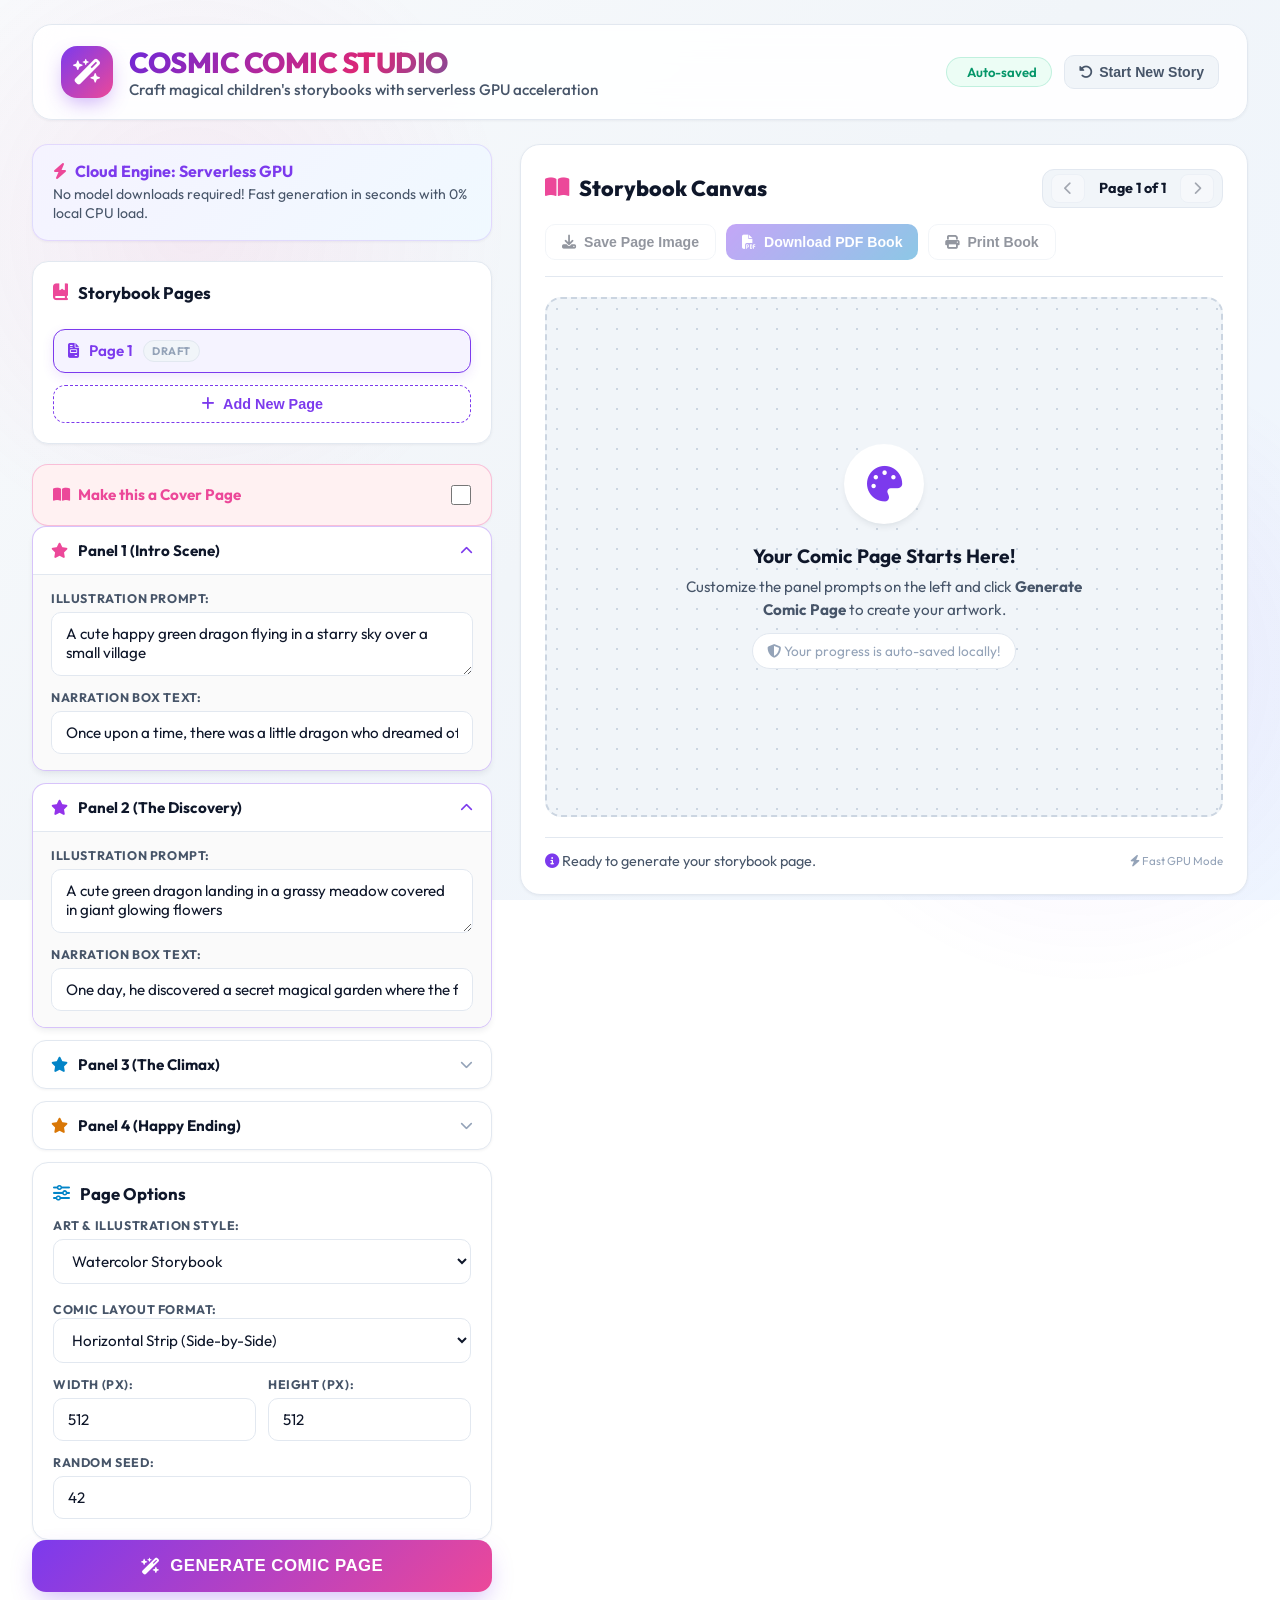
==== static/index.html @ f7170b54 "Initial commit: Cosmic Comic Studio with aesthetic light theme UI" ====
<!DOCTYPE html>
<html lang="en">
<head>
    <meta charset="UTF-8">
    <meta name="viewport" content="width=device-width, initial-scale=1.0">
    <title>Cosmic Comic Studio - Create Magical Children's Books</title>
    <!-- Google Fonts: Outfit, Plus Jakarta Sans, Comic Neue -->
    <link rel="preconnect" href="https://fonts.googleapis.com">
    <link rel="preconnect" href="https://fonts.gstatic.com" crossorigin>
    <link href="https://fonts.googleapis.com/css2?family=Comic+Neue:wght@700&family=Outfit:wght@400;500;600;700;800&family=Plus+Jakarta+Sans:wght@500;600;700;800&display=swap" rel="stylesheet">
    <!-- FontAwesome Icons -->
    <link rel="stylesheet" href="https://cdnjs.cloudflare.com/ajax/libs/font-awesome/6.4.0/css/all.min.css">
    <!-- Custom Style Sheet -->
    <link rel="stylesheet" href="/static/style.css">
</head>
<body>

    <div class="app-container">
        <!-- Header Banner -->
        <header class="app-header">
            <div class="header-brand">
                <div class="logo-badge">
                    <i class="fa-solid fa-wand-magic-sparkles"></i>
                </div>
                <div class="title-group">
                    <h1>COSMIC COMIC STUDIO</h1>
                    <p class="subtitle">Craft magical children's storybooks with serverless GPU acceleration</p>
                </div>
            </div>
            <div class="header-actions">
                <div class="autosave-pill" id="autosave-pill">
                    <i class="fa-solid fa-cloud-check"></i> <span id="autosave-text">Auto-saved</span>
                </div>
                <button type="button" class="reset-story-btn" id="reset-story-btn" title="Start a fresh new comic book">
                    <i class="fa-solid fa-rotate-left"></i> Start New Story
                </button>
            </div>
        </header>

        <!-- Main Workspace Row -->
        <div class="workspace-row">
            
            <!-- Left Side Panel Inputs -->
            <aside class="sidebar-inputs">
                <!-- Engine Info Card -->
                <div class="panel-card-info">
                    <h3><i class="fa-solid fa-bolt icon-pink"></i> Cloud Engine: Serverless GPU</h3>
                    <p>No model downloads required! Fast generation in seconds with 0% local CPU load.</p>
                </div>

                <!-- Page Navigator Sidebar Card -->
                <div class="settings-card">
                    <div class="page-nav-header">
                        <h3><i class="fa-solid fa-book-bookmark icon-pink"></i> Storybook Pages</h3>
                    </div>
                    <div id="page-list-container" class="page-list-container">
                        <!-- Pages dynamically rendered here -->
                    </div>
                    <button type="button" id="add-page-btn" class="add-page-btn">
                        <i class="fa-solid fa-plus"></i> Add New Page
                    </button>
                </div>

                <form id="comic-form">
                    <!-- Cover Page Toggle Switch -->
                    <div class="settings-card" style="border-color: rgba(236, 72, 153, 0.3); background: #fff1f2;">
                        <div style="display: flex; justify-content: space-between; align-items: center;">
                            <label for="cover-toggle" style="font-weight: 700; cursor: pointer; color: var(--color-pink); display: flex; align-items: center; gap: 8px; margin: 0; font-size: 0.95em;">
                                <i class="fa-solid fa-book-open"></i> Make this a Cover Page
                            </label>
                            <input type="checkbox" id="cover-toggle" style="width: 20px; height: 20px; cursor: pointer; accent-color: var(--color-pink);">
                        </div>
                        <div id="cover-inputs-container" style="display: none; margin-top: 14px; border-top: 1px solid rgba(236, 72, 153, 0.2); padding-top: 14px; flex-direction: column; gap: 12px;">
                            <div class="input-group">
                                <label for="cover-title">Book Title:</label>
                                <input type="text" id="cover-title" placeholder="Enter book title (e.g. The Magic Dragon)">
                            </div>
                            <div class="input-group">
                                <label for="cover-author">Author Name:</label>
                                <input type="text" id="cover-author" placeholder="Enter author name (e.g. Leo)">
                            </div>
                        </div>
                    </div>

                    <!-- Panel Accordions -->
                    <div class="panel-accordion-group" id="panels-accordion-container">
                        
                        <!-- Panel 1 -->
                        <div class="accordion active" id="acc-panel-1">
                            <div class="accordion-header" onclick="toggleAccordion(1)">
                                <span><i class="fa-solid fa-star icon-pink"></i> Panel 1 (Intro Scene)</span>
                                <i class="fa-solid fa-chevron-down arrow"></i>
                            </div>
                            <div class="accordion-content">
                                <div class="input-group">
                                    <label for="p1-prompt">Illustration Prompt:</label>
                                    <textarea id="p1-prompt" rows="2" placeholder="Describe scene 1 (e.g. 'A cute happy green dragon flying in a starry sky over a small village')">A cute happy green dragon flying in a starry sky over a small village</textarea>
                                </div>
                                <div class="input-group">
                                    <label for="p1-text">Narration Box Text:</label>
                                    <input type="text" id="p1-text" value="Once upon a time, there was a little dragon who dreamed of flying to the stars..." placeholder="Enter narrative text at the bottom...">
                                </div>
                            </div>
                        </div>

                        <!-- Panel 2 -->
                        <div class="accordion active" id="acc-panel-2">
                            <div class="accordion-header" onclick="toggleAccordion(2)">
                                <span><i class="fa-solid fa-star icon-purple"></i> Panel 2 (The Discovery)</span>
                                <i class="fa-solid fa-chevron-down arrow"></i>
                            </div>
                            <div class="accordion-content">
                                <div class="input-group">
                                    <label for="p2-prompt">Illustration Prompt:</label>
                                    <textarea id="p2-prompt" rows="2" placeholder="Describe scene 2 (e.g. 'A cute green dragon landing in a grassy meadow covered in giant glowing flowers')">A cute green dragon landing in a grassy meadow covered in giant glowing flowers</textarea>
                                </div>
                                <div class="input-group">
                                    <label for="p2-text">Narration Box Text:</label>
                                    <input type="text" id="p2-text" value="One day, he discovered a secret magical garden where the flowers glowed in the dark." placeholder="Enter narrative text at the bottom...">
                                </div>
                            </div>
                        </div>

                        <!-- Panel 3 -->
                        <div class="accordion" id="acc-panel-3">
                            <div class="accordion-header" onclick="toggleAccordion(3)">
                                <span><i class="fa-solid fa-star icon-blue"></i> Panel 3 (The Climax)</span>
                                <i class="fa-solid fa-chevron-down arrow"></i>
                            </div>
                            <div class="accordion-content">
                                <div class="input-group">
                                    <label for="p3-prompt">Illustration Prompt:</label>
                                    <textarea id="p3-prompt" rows="2" placeholder="Describe the climax (e.g. 'A cute green dragon sharing glowing fruit with a friendly blue owl on a branch')"></textarea>
                                </div>
                                <div class="input-group">
                                    <label for="p3-text">Narration Box Text:</label>
                                    <input type="text" id="p3-text" placeholder="Enter narrative text at the bottom...">
                                </div>
                            </div>
                        </div>

                        <!-- Panel 4 -->
                        <div class="accordion" id="acc-panel-4">
                            <div class="accordion-header" onclick="toggleAccordion(4)">
                                <span><i class="fa-solid fa-star icon-yellow"></i> Panel 4 (Happy Ending)</span>
                                <i class="fa-solid fa-chevron-down arrow"></i>
                            </div>
                            <div class="accordion-content">
                                <div class="input-group">
                                    <label for="p4-prompt">Illustration Prompt:</label>
                                    <textarea id="p4-prompt" rows="2" placeholder="Describe the ending (e.g. 'A cute green dragon curling up to sleep under a large glowing leaf')"></textarea>
                                </div>
                                <div class="input-group">
                                    <label for="p4-text">Narration Box Text:</label>
                                    <input type="text" id="p4-text" placeholder="Enter narrative text at the bottom...">
                                </div>
                            </div>
                        </div>

                    </div>

                    <!-- Page Layout & Design Settings -->
                    <div class="settings-card">
                        <h3><i class="fa-solid fa-sliders icon-blue"></i> Page Options</h3>
                        
                        <div class="input-group">
                            <label for="style-select">Art & Illustration Style:</label>
                            <select id="style-select">
                                <option value="watercolor">Watercolor Storybook</option>
                                <option value="popart">Retro Pop Art Comic</option>
                                <option value="claymation">3D Claymation Figurine</option>
                                <option value="crayon">Colored Pencil & Crayon</option>
                            </select>
                        </div>

                        <div class="input-group" id="layout-select-group">
                            <label for="layout-select">Comic Layout Format:</label>
                            <select id="layout-select">
                                <option value="horizontal">Horizontal Strip (Side-by-Side)</option>
                                <option value="vertical">Vertical Stack</option>
                                <option value="grid">2x2 Grid (Requires 4 Panels)</option>
                            </select>
                        </div>

                        <div class="settings-grid">
                            <div class="input-group">
                                <label for="panel-width">Width (px):</label>
                                <input type="number" id="panel-width" value="512" min="256" max="1024" step="64">
                            </div>
                            <div class="input-group">
                                <label for="panel-height">Height (px):</label>
                                <input type="number" id="panel-height" value="512" min="256" max="1024" step="64">
                            </div>
                        </div>

                        <div class="input-group">
                            <label for="base-seed">Random Seed:</label>
                            <input type="number" id="base-seed" value="42">
                        </div>
                    </div>

                    <!-- Generate Action Button -->
                    <button type="submit" id="submit-btn" class="primary-button">
                        <i class="fa-solid fa-wand-magic-sparkles"></i> GENERATE COMIC PAGE
                    </button>
                </form>
            </aside>

            <!-- Right Side Interactive Canvas -->
            <main class="canvas-container">
                <div class="canvas-header">
                    <h2><i class="fa-solid fa-book-open icon-pink"></i> Storybook Canvas</h2>
                    
                    <!-- Page Flipping Controls -->
                    <div class="book-pagination" id="pagination-controls">
                        <button type="button" id="prev-page-btn" class="nav-arrow-btn" title="Previous Page"><i class="fa-solid fa-chevron-left"></i></button>
                        <span id="page-indicator" style="font-weight: 700; color: var(--text-primary); font-size: 0.9em; padding: 0 4px;">Page 1 of 1</span>
                        <button type="button" id="next-page-btn" class="nav-arrow-btn" title="Next Page"><i class="fa-solid fa-chevron-right"></i></button>
                    </div>

                    <div class="actions-group">
                        <button type="button" id="download-btn" class="action-btn" disabled>
                            <i class="fa-solid fa-download"></i> Save Page Image
                        </button>
                        <button type="button" id="download-pdf-btn" class="action-btn action-btn-pdf" disabled>
                            <i class="fa-solid fa-file-pdf"></i> Download PDF Book
                        </button>
                        <button type="button" id="print-btn" class="action-btn" disabled>
                            <i class="fa-solid fa-print"></i> Print Book
                        </button>
                    </div>
                </div>

                <!-- Comic Display Area -->
                <div class="comic-display-card" id="display-card">
                    <!-- Default Placeholder -->
                    <div class="placeholder-content" id="placeholder-box">
                        <div class="placeholder-icon">
                            <i class="fa-solid fa-palette"></i>
                        </div>
                        <h4>Your Comic Page Starts Here!</h4>
                        <p>Customize the panel prompts on the left and click <b>Generate Comic Page</b> to create your artwork.</p>
                        <span class="hint"><i class="fa-solid fa-shield-halved"></i> Your progress is auto-saved locally!</span>
                    </div>

                    <!-- Loading Spinner -->
                    <div class="loader-container" id="loader-box" style="display: none;">
                        <div class="cosmic-spinner"></div>
                        <p class="loading-status">Generating Magic Storybook Page...</p>
                        <p class="loading-subtitle">Calling serverless GPU cluster to generate illustrations & text overlays</p>
                    </div>

                    <!-- Generated Image Output Wrapper -->
                    <div class="comic-img-wrapper" id="comic-img-wrapper" style="display: none;">
                        <img id="comic-img" class="comic-image" src="" alt="Generated Comic Book Page">
                        <button type="button" class="zoom-overlay-btn" id="zoom-img-btn" title="Inspect full size">
                            <i class="fa-solid fa-magnifying-glass-plus"></i> Inspect Image
                        </button>
                    </div>
                </div>

                <!-- Footer Status Bar -->
                <div class="status-bar">
                    <span id="status-text"><i class="fa-solid fa-circle-info" style="color: var(--color-violet);"></i> Ready to generate your storybook page.</span>
                    <span style="font-size: 0.8em; color: var(--text-muted);"><i class="fa-solid fa-bolt"></i> Fast GPU Mode</span>
                </div>
            </main>

        </div>
    </div>

    <!-- Image Preview Modal -->
    <div class="modal-backdrop" id="preview-modal" style="display: none;">
        <div class="modal-content">
            <button type="button" class="modal-close-btn" id="close-modal-btn"><i class="fa-solid fa-xmark"></i></button>
            <img id="modal-img" class="modal-img" src="" alt="Preview Comic Page">
        </div>
    </div>

    <!-- Script file -->
    <script src="/static/app.js"></script>
    <script>
        function toggleAccordion(panelNum) {
            const accordion = document.getElementById(`acc-panel-${panelNum}`);
            if (accordion) {
                accordion.classList.toggle('active');
            }
        }
    </script>
    <!-- Hidden template container for multi-page printing -->
    <div id="print-book-container" style="display: none;"></div>
</body>
</html>
---- static/style.css ----
/* ==========================================================================
   Cosmic Comic Studio Design System - Modern Light Theme Edition
   ========================================================================== */

:root {
    /* Base Backgrounds & Canvas */
    --bg-main: #f8fafc;
    --bg-gradient: linear-gradient(135deg, #f8fafc 0%, #f1f5f9 50%, #eff6ff 100%);
    --bg-card: rgba(255, 255, 255, 0.9);
    --bg-card-solid: #ffffff;
    --bg-input: #ffffff;
    --bg-dark-accent: #0f172a;

    /* Borders & Dividers */
    --border-color: #e2e8f0;
    --border-color-hover: #cbd5e1;
    --border-accent: rgba(124, 58, 237, 0.25);

    /* Typography Colors */
    --text-primary: #0f172a;
    --text-secondary: #475569;
    --text-muted: #94a3b8;
    --text-inverse: #ffffff;

    /* Aesthetic Pastel & Neon Light Accents */
    --color-violet: #7c3aed;
    --color-violet-light: #f5f3ff;
    --color-purple: #9333ea;
    --color-pink: #ec4899;
    --color-pink-light: #fff1f2;
    --color-rose: #f43f5e;
    --color-blue: #0284c7;
    --color-blue-light: #f0f9ff;
    --color-emerald: #059669;
    --color-emerald-light: #ecfdf5;
    --color-amber: #d97706;
    --color-amber-light: #fffbeb;

    /* Shadows & Elevation */
    --shadow-sm: 0 1px 3px rgba(15, 23, 42, 0.05);
    --shadow-md: 0 4px 6px -1px rgba(15, 23, 42, 0.07), 0 2px 4px -2px rgba(15, 23, 42, 0.03);
    --shadow-lg: 0 10px 25px -5px rgba(15, 23, 42, 0.08), 0 8px 10px -6px rgba(15, 23, 42, 0.04);
    --shadow-xl: 0 20px 35px -10px rgba(124, 58, 237, 0.2);

    /* Smooth Transitions */
    --transition-smooth: all 0.25s cubic-bezier(0.4, 0, 0.2, 1);
}

* {
    box-sizing: border-box;
    margin: 0;
    padding: 0;
}

body {
    background: var(--bg-gradient);
    background-attachment: fixed;
    color: var(--text-primary);
    font-family: 'Outfit', 'Plus Jakarta Sans', system-ui, sans-serif;
    min-height: 100vh;
    display: flex;
    justify-content: center;
    overflow-x: hidden;
    -webkit-font-smoothing: antialiased;
}

/* Background Ambient Lighting Effects */
body::before {
    content: '';
    position: fixed;
    top: -10%;
    left: -10%;
    width: 50vw;
    height: 50vw;
    background: radial-gradient(circle, rgba(236, 72, 153, 0.08) 0%, rgba(255, 255, 255, 0) 70%);
    pointer-events: none;
    z-index: 0;
}

body::after {
    content: '';
    position: fixed;
    bottom: -10%;
    right: -10%;
    width: 50vw;
    height: 50vw;
    background: radial-gradient(circle, rgba(124, 58, 237, 0.08) 0%, rgba(255, 255, 255, 0) 70%);
    pointer-events: none;
    z-index: 0;
}

/* ==========================================================================
   App Layout
   ========================================================================== */

.app-container {
    width: 100%;
    max-width: 1440px;
    padding: 24px 32px;
    display: flex;
    flex-direction: column;
    min-height: 100vh;
    position: relative;
    z-index: 1;
}

/* ==========================================================================
   Header Bar
   ========================================================================== */

.app-header {
    background: var(--bg-card);
    backdrop-filter: blur(16px);
    -webkit-backdrop-filter: blur(16px);
    border: 1px solid var(--border-color);
    border-radius: 20px;
    padding: 20px 28px;
    margin-bottom: 24px;
    box-shadow: var(--shadow-sm);
    display: flex;
    justify-content: space-between;
    align-items: center;
    gap: 20px;
}

.header-brand {
    display: flex;
    align-items: center;
    gap: 16px;
}

.logo-badge {
    width: 52px;
    height: 52px;
    background: linear-gradient(135deg, var(--color-violet) 0%, var(--color-pink) 100%);
    border-radius: 16px;
    display: flex;
    align-items: center;
    justify-content: center;
    color: white;
    font-size: 1.6em;
    box-shadow: 0 8px 20px -4px rgba(124, 58, 237, 0.4);
    animation: float 4s ease-in-out infinite;
}

.title-group h1 {
    font-size: 1.8em;
    font-weight: 800;
    letter-spacing: -0.5px;
    background: linear-gradient(135deg, #6d28d9 0%, #db2777 50%, #0284c7 100%);
    -webkit-background-clip: text;
    -webkit-text-fill-color: transparent;
    line-height: 1.2;
}

.title-group .subtitle {
    color: var(--text-secondary);
    font-size: 0.95em;
    font-weight: 500;
}

.header-actions {
    display: flex;
    align-items: center;
    gap: 12px;
}

.autosave-pill {
    display: flex;
    align-items: center;
    gap: 6px;
    background: var(--color-emerald-light);
    border: 1px solid rgba(16, 185, 129, 0.2);
    color: var(--color-emerald);
    padding: 6px 14px;
    border-radius: 30px;
    font-size: 0.82em;
    font-weight: 600;
}

.reset-story-btn {
    background: #f1f5f9;
    border: 1px solid var(--border-color);
    color: var(--text-secondary);
    padding: 8px 14px;
    border-radius: 10px;
    font-size: 0.88em;
    font-weight: 600;
    cursor: pointer;
    display: flex;
    align-items: center;
    gap: 6px;
    transition: var(--transition-smooth);
}

.reset-story-btn:hover {
    background: #fee2e2;
    border-color: #fca5a5;
    color: #dc2626;
}

/* Main Workspace Grid */
.workspace-row {
    display: grid;
    grid-template-columns: 460px 1fr;
    gap: 28px;
    align-items: start;
    flex: 1;
}

@media (max-width: 1080px) {
    .workspace-row {
        grid-template-columns: 1fr;
    }
}

/* ==========================================================================
   Sidebar Inputs
   ========================================================================== */

.sidebar-inputs {
    display: flex;
    flex-direction: column;
    gap: 20px;
}

/* Info Engine Banner */
.panel-card-info {
    background: linear-gradient(135deg, var(--color-violet-light) 0%, var(--color-blue-light) 100%);
    border: 1px solid rgba(124, 58, 237, 0.15);
    border-radius: 16px;
    padding: 16px 20px;
    box-shadow: var(--shadow-sm);
}

.panel-card-info h3 {
    font-size: 1em;
    margin-bottom: 4px;
    color: var(--color-violet);
    display: flex;
    align-items: center;
    gap: 8px;
    font-weight: 700;
}

.panel-card-info p {
    font-size: 0.88em;
    color: var(--text-secondary);
    line-height: 1.4;
}

/* Cards (White Glass Box) */
.settings-card {
    background: var(--bg-card-solid);
    border: 1px solid var(--border-color);
    border-radius: 16px;
    padding: 20px;
    box-shadow: var(--shadow-sm);
    transition: var(--transition-smooth);
}

.settings-card:hover {
    box-shadow: var(--shadow-md);
}

.settings-card h3 {
    font-size: 1.05em;
    font-weight: 700;
    margin-bottom: 14px;
    display: flex;
    align-items: center;
    gap: 10px;
    color: var(--text-primary);
}

/* Page List Navigator Sidebar */
.page-nav-header {
    display: flex;
    justify-content: space-between;
    align-items: center;
    margin-bottom: 12px;
}

.page-list-container {
    display: flex;
    flex-direction: column;
    gap: 8px;
    margin-bottom: 12px;
}

.page-item {
    display: flex;
    align-items: center;
    justify-content: space-between;
    background: var(--bg-main);
    border: 1.5px solid var(--border-color);
    border-radius: 12px;
    padding: 10px 14px;
    transition: var(--transition-smooth);
}

.page-item.active {
    background: var(--color-violet-light);
    border-color: var(--color-violet);
    box-shadow: 0 4px 12px rgba(124, 58, 237, 0.12);
}

.page-item:hover:not(.active) {
    background: #ffffff;
    border-color: var(--border-color-hover);
}

.page-btn-select {
    background: none;
    border: none;
    color: var(--text-primary);
    cursor: pointer;
    font-family: inherit;
    font-weight: 600;
    text-align: left;
    flex-grow: 1;
    display: flex;
    align-items: center;
    gap: 10px;
    font-size: 0.95em;
}

.page-item.active .page-btn-select {
    color: var(--color-violet);
}

.page-status-badge {
    font-size: 0.72em;
    font-weight: 700;
    padding: 3px 8px;
    border-radius: 12px;
    text-transform: uppercase;
    letter-spacing: 0.5px;
}

.badge-ready {
    background: var(--color-emerald-light);
    color: var(--color-emerald);
    border: 1px solid rgba(5, 150, 105, 0.2);
}

.badge-pending {
    background: #f1f5f9;
    color: var(--text-muted);
    border: 1px solid var(--border-color);
}

.page-delete-btn {
    background: none;
    border: none;
    color: var(--text-muted);
    cursor: pointer;
    padding: 6px 8px;
    font-size: 0.9em;
    transition: var(--transition-smooth);
    border-radius: 8px;
}

.page-delete-btn:hover {
    color: var(--color-rose);
    background: var(--color-pink-light);
}

/* Accordion Group (Panels) */
.accordion {
    background: var(--bg-card-solid);
    border: 1px solid var(--border-color);
    border-radius: 14px;
    margin-bottom: 12px;
    overflow: hidden;
    transition: var(--transition-smooth);
    box-shadow: var(--shadow-sm);
}

.accordion.active {
    border-color: rgba(124, 58, 237, 0.3);
    box-shadow: var(--shadow-md);
}

.accordion-header {
    padding: 14px 18px;
    display: flex;
    justify-content: space-between;
    align-items: center;
    cursor: pointer;
    font-weight: 700;
    font-size: 0.95em;
    color: var(--text-primary);
    transition: var(--transition-smooth);
    user-select: none;
}

.accordion-header:hover {
    background: #f8fafc;
}

.accordion-header span {
    display: flex;
    align-items: center;
    gap: 10px;
}

.accordion-header .arrow {
    transition: transform 0.3s ease;
    color: var(--text-muted);
    font-size: 0.85em;
}

.accordion.active .accordion-header .arrow {
    transform: rotate(180deg);
    color: var(--color-violet);
}

.accordion-content {
    max-height: 0;
    overflow: hidden;
    transition: max-height 0.3s ease-out;
    padding: 0 18px;
    background: #fafafa;
}

.accordion.active .accordion-content {
    max-height: 380px;
    padding: 16px 18px;
    border-top: 1px solid var(--border-color);
}

/* Input Fields & Labels */
.input-group {
    display: flex;
    flex-direction: column;
    gap: 6px;
    margin-bottom: 14px;
}

.input-group:last-child {
    margin-bottom: 0;
}

.input-group label {
    font-size: 0.78em;
    font-weight: 700;
    color: var(--text-secondary);
    text-transform: uppercase;
    letter-spacing: 0.6px;
}

.input-group textarea, 
.input-group input[type="text"],
.input-group input[type="number"],
.input-group select {
    background-color: var(--bg-input);
    border: 1.5px solid var(--border-color);
    border-radius: 10px;
    color: var(--text-primary);
    padding: 11px 14px;
    font-size: 0.95em;
    font-family: inherit;
    transition: var(--transition-smooth);
    width: 100%;
}

.input-group textarea {
    resize: vertical;
    min-height: 64px;
}

.input-group textarea:focus, 
.input-group input[type="text"]:focus,
.input-group input[type="number"]:focus,
.input-group select:focus {
    outline: none;
    border-color: var(--color-violet);
    box-shadow: 0 0 0 3.5px rgba(124, 58, 237, 0.12);
    background-color: #ffffff;
}

.settings-grid {
    display: grid;
    grid-template-columns: 1fr 1fr;
    gap: 12px;
}

/* Accent Icon Color Helper Classes */
.icon-pink { color: var(--color-pink); }
.icon-purple { color: var(--color-purple); }
.icon-blue { color: var(--color-blue); }
.icon-yellow { color: var(--color-amber); }

/* Buttons */
.primary-button {
    background: linear-gradient(135deg, var(--color-violet) 0%, var(--color-pink) 100%);
    border: none;
    border-radius: 14px;
    color: white;
    cursor: pointer;
    font-size: 1.05em;
    font-weight: 800;
    padding: 16px;
    width: 100%;
    display: flex;
    align-items: center;
    justify-content: center;
    gap: 10px;
    transition: var(--transition-smooth);
    box-shadow: 0 10px 25px -5px rgba(124, 58, 237, 0.35);
    letter-spacing: 0.5px;
}

.primary-button:hover:not(:disabled) {
    transform: translateY(-2px);
    box-shadow: 0 14px 30px -5px rgba(124, 58, 237, 0.5);
}

.primary-button:active:not(:disabled) {
    transform: translateY(1px);
}

.primary-button:disabled {
    opacity: 0.6;
    cursor: not-allowed;
}

.add-page-btn {
    width: 100%;
    justify-content: center;
    background: var(--bg-card-solid);
    border: 1.5px dashed var(--color-violet);
    color: var(--color-violet);
    border-radius: 12px;
    padding: 10px 16px;
    font-weight: 700;
    font-size: 0.9em;
    cursor: pointer;
    display: flex;
    align-items: center;
    gap: 8px;
    transition: var(--transition-smooth);
}

.add-page-btn:hover {
    background: var(--color-violet-light);
    border-style: solid;
}

/* ==========================================================================
   Right Canvas Container
   ========================================================================== */

.canvas-container {
    background: var(--bg-card-solid);
    border: 1px solid var(--border-color);
    border-radius: 20px;
    padding: 24px;
    display: flex;
    flex-direction: column;
    gap: 20px;
    min-height: 640px;
    box-shadow: var(--shadow-sm);
}

.canvas-header {
    display: flex;
    justify-content: space-between;
    align-items: center;
    border-bottom: 1px solid var(--border-color);
    padding-bottom: 16px;
    flex-wrap: wrap;
    gap: 16px;
}

.canvas-header h2 {
    font-size: 1.35em;
    font-weight: 800;
    color: var(--text-primary);
    display: flex;
    align-items: center;
    gap: 10px;
}

.book-pagination {
    display: flex;
    align-items: center;
    gap: 10px;
    background: #f1f5f9;
    padding: 4px 8px;
    border-radius: 12px;
    border: 1px solid var(--border-color);
}

.nav-arrow-btn {
    background: #ffffff;
    border: 1px solid var(--border-color);
    border-radius: 8px;
    color: var(--text-primary);
    cursor: pointer;
    padding: 6px 12px;
    transition: var(--transition-smooth);
}

.nav-arrow-btn:hover:not(:disabled) {
    background: var(--color-violet-light);
    border-color: var(--color-violet);
    color: var(--color-violet);
}

.nav-arrow-btn:disabled {
    opacity: 0.35;
    cursor: not-allowed;
}

.actions-group {
    display: flex;
    gap: 10px;
    flex-wrap: wrap;
}

.action-btn {
    background: #ffffff;
    border: 1.5px solid var(--border-color);
    border-radius: 10px;
    color: var(--text-primary);
    cursor: pointer;
    font-weight: 700;
    font-size: 0.88em;
    padding: 9px 16px;
    display: flex;
    align-items: center;
    gap: 8px;
    transition: var(--transition-smooth);
    box-shadow: var(--shadow-sm);
}

.action-btn:hover:not(:disabled) {
    background: #f8fafc;
    border-color: var(--border-color-hover);
    transform: translateY(-1px);
}

.action-btn:disabled {
    opacity: 0.45;
    cursor: not-allowed;
    box-shadow: none;
}

.action-btn-pdf {
    background: linear-gradient(135deg, var(--color-violet) 0%, var(--color-blue) 100%);
    color: white;
    border: none;
    box-shadow: 0 4px 12px rgba(124, 58, 237, 0.25);
}

.action-btn-pdf:hover:not(:disabled) {
    background: linear-gradient(135deg, #6d28d9 0%, #0369a1 100%);
    color: white;
    box-shadow: 0 6px 16px rgba(124, 58, 237, 0.35);
}

/* Comic Display Studio Frame */
.comic-display-card {
    background-color: #f1f5f9;
    background-image: radial-gradient(#cbd5e1 1px, transparent 1px);
    background-size: 20px 20px;
    border: 2px dashed #cbd5e1;
    border-radius: 16px;
    flex: 1;
    display: flex;
    align-items: center;
    justify-content: center;
    min-height: 520px;
    position: relative;
    overflow: hidden;
    padding: 20px;
}

/* Placeholder Box */
.placeholder-content {
    text-align: center;
    padding: 40px;
    max-width: 480px;
}

.placeholder-icon {
    width: 80px;
    height: 80px;
    background: white;
    border-radius: 50%;
    display: flex;
    align-items: center;
    justify-content: center;
    margin: 0 auto 20px;
    font-size: 2.2em;
    color: var(--color-violet);
    box-shadow: var(--shadow-md);
}

.placeholder-content h4 {
    font-size: 1.2em;
    font-weight: 700;
    color: var(--text-primary);
    margin-bottom: 8px;
}

.placeholder-content p {
    font-size: 0.95em;
    color: var(--text-secondary);
    line-height: 1.5;
    margin-bottom: 12px;
}

.placeholder-content .hint {
    font-size: 0.85em;
    color: var(--text-muted);
    background: white;
    padding: 8px 14px;
    border-radius: 20px;
    display: inline-block;
    border: 1px solid var(--border-color);
}

/* Modern Spinner Loader */
.loader-container {
    text-align: center;
    padding: 40px;
}

.cosmic-spinner {
    width: 64px;
    height: 64px;
    border: 4px solid var(--color-violet-light);
    border-radius: 50%;
    border-top-color: var(--color-violet);
    border-right-color: var(--color-pink);
    animation: spin 1s cubic-bezier(0.68, -0.55, 0.27, 1.55) infinite;
    margin: 0 auto 24px;
}

.loading-status {
    font-size: 1.25em;
    font-weight: 800;
    color: var(--text-primary);
    margin-bottom: 8px;
}

.loading-subtitle {
    font-size: 0.92em;
    color: var(--text-secondary);
}

/* Generated Image Output Frame */
.comic-img-wrapper {
    position: relative;
    max-width: 100%;
    display: flex;
    justify-content: center;
    align-items: center;
}

.comic-image {
    max-width: 100%;
    max-height: 680px;
    object-fit: contain;
    border-radius: 12px;
    box-shadow: 0 20px 40px -15px rgba(15, 23, 42, 0.25);
    border: 4px solid #ffffff;
    animation: fadeIn 0.4s ease-out;
    cursor: zoom-in;
    transition: var(--transition-smooth);
}

.comic-image:hover {
    transform: scale(1.01);
}

.zoom-overlay-btn {
    position: absolute;
    top: 14px;
    right: 14px;
    background: rgba(15, 23, 42, 0.75);
    backdrop-filter: blur(8px);
    color: white;
    border: none;
    border-radius: 30px;
    padding: 8px 14px;
    font-size: 0.82em;
    font-weight: 700;
    cursor: pointer;
    display: flex;
    align-items: center;
    gap: 6px;
    opacity: 0;
    transition: var(--transition-smooth);
}

.comic-img-wrapper:hover .zoom-overlay-btn {
    opacity: 1;
}

.zoom-overlay-btn:hover {
    background: var(--color-violet);
}

/* Status Bar */
.status-bar {
    border-top: 1px solid var(--border-color);
    padding-top: 14px;
    font-size: 0.9em;
    color: var(--text-secondary);
    display: flex;
    align-items: center;
    justify-content: space-between;
}

/* Light Theme Modal for Preview */
.modal-backdrop {
    position: fixed;
    top: 0;
    left: 0;
    width: 100vw;
    height: 100vh;
    background: rgba(15, 23, 42, 0.8);
    backdrop-filter: blur(8px);
    z-index: 9999;
    display: flex;
    align-items: center;
    justify-content: center;
    padding: 24px;
    animation: fadeIn 0.25s ease-out;
}

.modal-content {
    background: white;
    border-radius: 20px;
    padding: 24px;
    max-width: 90vw;
    max-height: 90vh;
    display: flex;
    flex-direction: column;
    align-items: center;
    position: relative;
    box-shadow: var(--shadow-xl);
}

.modal-close-btn {
    position: absolute;
    top: 16px;
    right: 16px;
    background: #f1f5f9;
    border: none;
    width: 36px;
    height: 36px;
    border-radius: 50%;
    font-size: 1.1em;
    color: var(--text-primary);
    cursor: pointer;
    display: flex;
    align-items: center;
    justify-content: center;
    transition: var(--transition-smooth);
}

.modal-close-btn:hover {
    background: #fee2e2;
    color: #dc2626;
}

.modal-img {
    max-width: 100%;
    max-height: 78vh;
    object-fit: contain;
    border-radius: 10px;
}

/* Keyframes */
@keyframes spin {
    0% { transform: rotate(0deg); }
    100% { transform: rotate(360deg); }
}

@keyframes float {
    0%, 100% { transform: translateY(0); }
    50% { transform: translateY(-5px); }
}

@keyframes fadeIn {
    from { opacity: 0; transform: scale(0.97); }
    to { opacity: 1; transform: scale(1); }
}

/* ==========================================================================
   Print / Export Layout
   ========================================================================== */
@media print {
    body {
        background: white;
        color: black;
    }
    .app-container {
        padding: 0;
        max-width: 100%;
    }
    .app-header, .sidebar-inputs, .canvas-container, .status-bar, .modal-backdrop {
        display: none !important;
    }
    #print-book-container {
        display: block !important;
        width: 100% !important;
    }
    .print-page-img {
        max-height: 100vh;
        width: 100%;
        object-fit: contain;
        page-break-after: always;
        display: block;
        margin: 0 auto;
        border: none !important;
        box-shadow: none !important;
    }
}
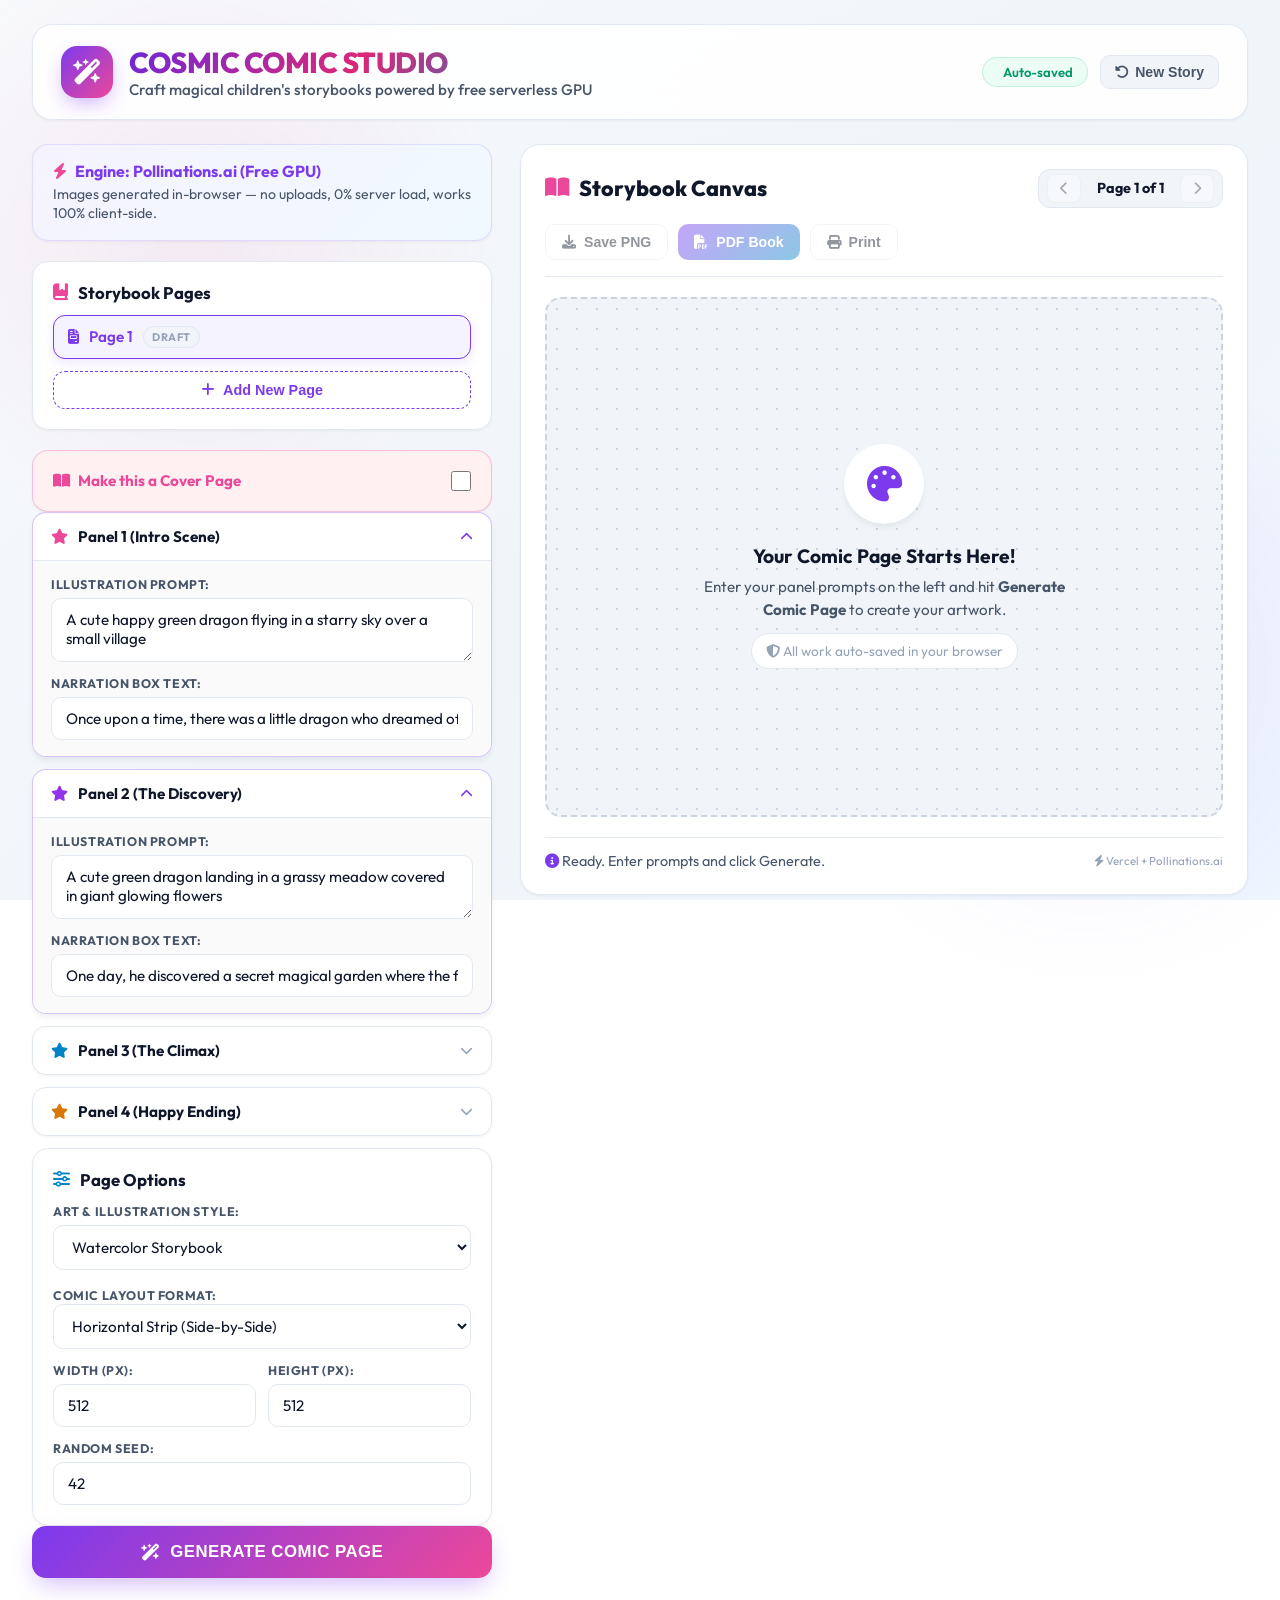
==== commit 7f9ee1a8: "feat: convert to pure client-side app for Vercel deployment - Canvas API comic styling, direct Polli" ====
--- a/static/index.html
+++ b/static/index.html
@@ -4,12 +4,15 @@
     <meta charset="UTF-8">
     <meta name="viewport" content="width=device-width, initial-scale=1.0">
     <title>Cosmic Comic Studio - Create Magical Children's Books</title>
-    <!-- Google Fonts: Outfit, Plus Jakarta Sans, Comic Neue -->
+    <meta name="description" content="Create beautiful AI-powered children's comic books instantly. No downloads, no setup — powered by Pollinations.ai free GPU.">
+    <!-- Google Fonts -->
     <link rel="preconnect" href="https://fonts.googleapis.com">
     <link rel="preconnect" href="https://fonts.gstatic.com" crossorigin>
     <link href="https://fonts.googleapis.com/css2?family=Comic+Neue:wght@700&family=Outfit:wght@400;500;600;700;800&family=Plus+Jakarta+Sans:wght@500;600;700;800&display=swap" rel="stylesheet">
     <!-- FontAwesome Icons -->
     <link rel="stylesheet" href="https://cdnjs.cloudflare.com/ajax/libs/font-awesome/6.4.0/css/all.min.css">
+    <!-- jsPDF for client-side PDF generation -->
+    <script src="https://cdnjs.cloudflare.com/ajax/libs/jspdf/2.5.1/jspdf.umd.min.js"></script>
     <!-- Custom Style Sheet -->
     <link rel="stylesheet" href="/static/style.css">
 </head>
@@ -24,7 +27,7 @@
                 </div>
                 <div class="title-group">
                     <h1>COSMIC COMIC STUDIO</h1>
-                    <p class="subtitle">Craft magical children's storybooks with serverless GPU acceleration</p>
+                    <p class="subtitle">Craft magical children's storybooks powered by free serverless GPU</p>
                 </div>
             </div>
             <div class="header-actions">
@@ -32,26 +35,26 @@
                     <i class="fa-solid fa-cloud-check"></i> <span id="autosave-text">Auto-saved</span>
                 </div>
                 <button type="button" class="reset-story-btn" id="reset-story-btn" title="Start a fresh new comic book">
-                    <i class="fa-solid fa-rotate-left"></i> Start New Story
+                    <i class="fa-solid fa-rotate-left"></i> New Story
                 </button>
             </div>
         </header>
 
         <!-- Main Workspace Row -->
         <div class="workspace-row">
-            
+
             <!-- Left Side Panel Inputs -->
             <aside class="sidebar-inputs">
                 <!-- Engine Info Card -->
                 <div class="panel-card-info">
-                    <h3><i class="fa-solid fa-bolt icon-pink"></i> Cloud Engine: Serverless GPU</h3>
-                    <p>No model downloads required! Fast generation in seconds with 0% local CPU load.</p>
-                </div>
-
-                <!-- Page Navigator Sidebar Card -->
+                    <h3><i class="fa-solid fa-bolt icon-pink"></i> Engine: Pollinations.ai (Free GPU)</h3>
+                    <p>Images generated in-browser — no uploads, 0% server load, works 100% client-side.</p>
+                </div>
+
+                <!-- Page Navigator -->
                 <div class="settings-card">
                     <div class="page-nav-header">
-                        <h3><i class="fa-solid fa-book-bookmark icon-pink"></i> Storybook Pages</h3>
+                        <h3 style="margin-bottom:0;"><i class="fa-solid fa-book-bookmark icon-pink"></i> Storybook Pages</h3>
                     </div>
                     <div id="page-list-container" class="page-list-container">
                         <!-- Pages dynamically rendered here -->
@@ -62,7 +65,7 @@
                 </div>
 
                 <form id="comic-form">
-                    <!-- Cover Page Toggle Switch -->
+                    <!-- Cover Page Toggle -->
                     <div class="settings-card" style="border-color: rgba(236, 72, 153, 0.3); background: #fff1f2;">
                         <div style="display: flex; justify-content: space-between; align-items: center;">
                             <label for="cover-toggle" style="font-weight: 700; cursor: pointer; color: var(--color-pink); display: flex; align-items: center; gap: 8px; margin: 0; font-size: 0.95em;">
@@ -83,9 +86,8 @@
                     </div>
 
                     <!-- Panel Accordions -->
-                    <div class="panel-accordion-group" id="panels-accordion-container">
-                        
-                        <!-- Panel 1 -->
+                    <div id="panels-accordion-container">
+
                         <div class="accordion active" id="acc-panel-1">
                             <div class="accordion-header" onclick="toggleAccordion(1)">
                                 <span><i class="fa-solid fa-star icon-pink"></i> Panel 1 (Intro Scene)</span>
@@ -94,16 +96,15 @@
                             <div class="accordion-content">
                                 <div class="input-group">
                                     <label for="p1-prompt">Illustration Prompt:</label>
-                                    <textarea id="p1-prompt" rows="2" placeholder="Describe scene 1 (e.g. 'A cute happy green dragon flying in a starry sky over a small village')">A cute happy green dragon flying in a starry sky over a small village</textarea>
+                                    <textarea id="p1-prompt" rows="2" placeholder="Describe scene 1...">A cute happy green dragon flying in a starry sky over a small village</textarea>
                                 </div>
                                 <div class="input-group">
                                     <label for="p1-text">Narration Box Text:</label>
-                                    <input type="text" id="p1-text" value="Once upon a time, there was a little dragon who dreamed of flying to the stars..." placeholder="Enter narrative text at the bottom...">
-                                </div>
-                            </div>
-                        </div>
-
-                        <!-- Panel 2 -->
+                                    <input type="text" id="p1-text" value="Once upon a time, there was a little dragon who dreamed of flying to the stars...">
+                                </div>
+                            </div>
+                        </div>
+
                         <div class="accordion active" id="acc-panel-2">
                             <div class="accordion-header" onclick="toggleAccordion(2)">
                                 <span><i class="fa-solid fa-star icon-purple"></i> Panel 2 (The Discovery)</span>
@@ -112,16 +113,15 @@
                             <div class="accordion-content">
                                 <div class="input-group">
                                     <label for="p2-prompt">Illustration Prompt:</label>
-                                    <textarea id="p2-prompt" rows="2" placeholder="Describe scene 2 (e.g. 'A cute green dragon landing in a grassy meadow covered in giant glowing flowers')">A cute green dragon landing in a grassy meadow covered in giant glowing flowers</textarea>
+                                    <textarea id="p2-prompt" rows="2" placeholder="Describe scene 2...">A cute green dragon landing in a grassy meadow covered in giant glowing flowers</textarea>
                                 </div>
                                 <div class="input-group">
                                     <label for="p2-text">Narration Box Text:</label>
-                                    <input type="text" id="p2-text" value="One day, he discovered a secret magical garden where the flowers glowed in the dark." placeholder="Enter narrative text at the bottom...">
-                                </div>
-                            </div>
-                        </div>
-
-                        <!-- Panel 3 -->
+                                    <input type="text" id="p2-text" value="One day, he discovered a secret magical garden where the flowers glowed in the dark.">
+                                </div>
+                            </div>
+                        </div>
+
                         <div class="accordion" id="acc-panel-3">
                             <div class="accordion-header" onclick="toggleAccordion(3)">
                                 <span><i class="fa-solid fa-star icon-blue"></i> Panel 3 (The Climax)</span>
@@ -130,16 +130,15 @@
                             <div class="accordion-content">
                                 <div class="input-group">
                                     <label for="p3-prompt">Illustration Prompt:</label>
-                                    <textarea id="p3-prompt" rows="2" placeholder="Describe the climax (e.g. 'A cute green dragon sharing glowing fruit with a friendly blue owl on a branch')"></textarea>
+                                    <textarea id="p3-prompt" rows="2" placeholder="Describe the climax..."></textarea>
                                 </div>
                                 <div class="input-group">
                                     <label for="p3-text">Narration Box Text:</label>
-                                    <input type="text" id="p3-text" placeholder="Enter narrative text at the bottom...">
-                                </div>
-                            </div>
-                        </div>
-
-                        <!-- Panel 4 -->
+                                    <input type="text" id="p3-text" placeholder="Enter narrative text...">
+                                </div>
+                            </div>
+                        </div>
+
                         <div class="accordion" id="acc-panel-4">
                             <div class="accordion-header" onclick="toggleAccordion(4)">
                                 <span><i class="fa-solid fa-star icon-yellow"></i> Panel 4 (Happy Ending)</span>
@@ -148,21 +147,21 @@
                             <div class="accordion-content">
                                 <div class="input-group">
                                     <label for="p4-prompt">Illustration Prompt:</label>
-                                    <textarea id="p4-prompt" rows="2" placeholder="Describe the ending (e.g. 'A cute green dragon curling up to sleep under a large glowing leaf')"></textarea>
+                                    <textarea id="p4-prompt" rows="2" placeholder="Describe the ending..."></textarea>
                                 </div>
                                 <div class="input-group">
                                     <label for="p4-text">Narration Box Text:</label>
-                                    <input type="text" id="p4-text" placeholder="Enter narrative text at the bottom...">
-                                </div>
-                            </div>
-                        </div>
-
-                    </div>
-
-                    <!-- Page Layout & Design Settings -->
+                                    <input type="text" id="p4-text" placeholder="Enter narrative text...">
+                                </div>
+                            </div>
+                        </div>
+
+                    </div>
+
+                    <!-- Page Settings -->
                     <div class="settings-card">
                         <h3><i class="fa-solid fa-sliders icon-blue"></i> Page Options</h3>
-                        
+
                         <div class="input-group">
                             <label for="style-select">Art & Illustration Style:</label>
                             <select id="style-select">
@@ -199,77 +198,77 @@
                         </div>
                     </div>
 
-                    <!-- Generate Action Button -->
+                    <!-- Generate Button -->
                     <button type="submit" id="submit-btn" class="primary-button">
                         <i class="fa-solid fa-wand-magic-sparkles"></i> GENERATE COMIC PAGE
                     </button>
                 </form>
             </aside>
 
-            <!-- Right Side Interactive Canvas -->
+            <!-- Right Side Canvas -->
             <main class="canvas-container">
                 <div class="canvas-header">
                     <h2><i class="fa-solid fa-book-open icon-pink"></i> Storybook Canvas</h2>
-                    
-                    <!-- Page Flipping Controls -->
+
+                    <!-- Page Pagination -->
                     <div class="book-pagination" id="pagination-controls">
-                        <button type="button" id="prev-page-btn" class="nav-arrow-btn" title="Previous Page"><i class="fa-solid fa-chevron-left"></i></button>
-                        <span id="page-indicator" style="font-weight: 700; color: var(--text-primary); font-size: 0.9em; padding: 0 4px;">Page 1 of 1</span>
-                        <button type="button" id="next-page-btn" class="nav-arrow-btn" title="Next Page"><i class="fa-solid fa-chevron-right"></i></button>
+                        <button type="button" id="prev-page-btn" class="nav-arrow-btn"><i class="fa-solid fa-chevron-left"></i></button>
+                        <span id="page-indicator" style="font-weight: 700; color: var(--text-primary); font-size: 0.9em; padding: 0 6px;">Page 1 of 1</span>
+                        <button type="button" id="next-page-btn" class="nav-arrow-btn"><i class="fa-solid fa-chevron-right"></i></button>
                     </div>
 
                     <div class="actions-group">
                         <button type="button" id="download-btn" class="action-btn" disabled>
-                            <i class="fa-solid fa-download"></i> Save Page Image
+                            <i class="fa-solid fa-download"></i> Save PNG
                         </button>
                         <button type="button" id="download-pdf-btn" class="action-btn action-btn-pdf" disabled>
-                            <i class="fa-solid fa-file-pdf"></i> Download PDF Book
+                            <i class="fa-solid fa-file-pdf"></i> PDF Book
                         </button>
                         <button type="button" id="print-btn" class="action-btn" disabled>
-                            <i class="fa-solid fa-print"></i> Print Book
+                            <i class="fa-solid fa-print"></i> Print
                         </button>
                     </div>
                 </div>
 
                 <!-- Comic Display Area -->
                 <div class="comic-display-card" id="display-card">
-                    <!-- Default Placeholder -->
+                    <!-- Placeholder -->
                     <div class="placeholder-content" id="placeholder-box">
                         <div class="placeholder-icon">
                             <i class="fa-solid fa-palette"></i>
                         </div>
                         <h4>Your Comic Page Starts Here!</h4>
-                        <p>Customize the panel prompts on the left and click <b>Generate Comic Page</b> to create your artwork.</p>
-                        <span class="hint"><i class="fa-solid fa-shield-halved"></i> Your progress is auto-saved locally!</span>
-                    </div>
-
-                    <!-- Loading Spinner -->
+                        <p>Enter your panel prompts on the left and hit <b>Generate Comic Page</b> to create your artwork.</p>
+                        <span class="hint"><i class="fa-solid fa-shield-halved"></i> All work auto-saved in your browser</span>
+                    </div>
+
+                    <!-- Loader -->
                     <div class="loader-container" id="loader-box" style="display: none;">
                         <div class="cosmic-spinner"></div>
-                        <p class="loading-status">Generating Magic Storybook Page...</p>
-                        <p class="loading-subtitle">Calling serverless GPU cluster to generate illustrations & text overlays</p>
-                    </div>
-
-                    <!-- Generated Image Output Wrapper -->
+                        <p class="loading-status" id="loader-status-text">Generating your storybook page...</p>
+                        <p class="loading-subtitle" id="loader-sub-text">Calling Pollinations.ai GPU cluster to generate illustrations...</p>
+                    </div>
+
+                    <!-- Comic Image Wrapper -->
                     <div class="comic-img-wrapper" id="comic-img-wrapper" style="display: none;">
                         <img id="comic-img" class="comic-image" src="" alt="Generated Comic Book Page">
-                        <button type="button" class="zoom-overlay-btn" id="zoom-img-btn" title="Inspect full size">
-                            <i class="fa-solid fa-magnifying-glass-plus"></i> Inspect Image
-                        </button>
-                    </div>
-                </div>
-
-                <!-- Footer Status Bar -->
+                        <button type="button" class="zoom-overlay-btn" id="zoom-img-btn">
+                            <i class="fa-solid fa-magnifying-glass-plus"></i> Inspect
+                        </button>
+                    </div>
+                </div>
+
+                <!-- Status Bar -->
                 <div class="status-bar">
-                    <span id="status-text"><i class="fa-solid fa-circle-info" style="color: var(--color-violet);"></i> Ready to generate your storybook page.</span>
-                    <span style="font-size: 0.8em; color: var(--text-muted);"><i class="fa-solid fa-bolt"></i> Fast GPU Mode</span>
+                    <span id="status-text"><i class="fa-solid fa-circle-info" style="color: var(--color-violet);"></i> Ready. Enter prompts and click Generate.</span>
+                    <span style="font-size: 0.8em; color: var(--text-muted);"><i class="fa-solid fa-bolt"></i> Vercel + Pollinations.ai</span>
                 </div>
             </main>
 
         </div>
     </div>
 
-    <!-- Image Preview Modal -->
+    <!-- Preview Modal -->
     <div class="modal-backdrop" id="preview-modal" style="display: none;">
         <div class="modal-content">
             <button type="button" class="modal-close-btn" id="close-modal-btn"><i class="fa-solid fa-xmark"></i></button>
@@ -277,17 +276,14 @@
         </div>
     </div>
 
-    <!-- Script file -->
+    <!-- App Script -->
     <script src="/static/app.js"></script>
     <script>
-        function toggleAccordion(panelNum) {
-            const accordion = document.getElementById(`acc-panel-${panelNum}`);
-            if (accordion) {
-                accordion.classList.toggle('active');
-            }
+        function toggleAccordion(n) {
+            const el = document.getElementById(`acc-panel-${n}`);
+            if (el) el.classList.toggle('active');
         }
     </script>
-    <!-- Hidden template container for multi-page printing -->
-    <div id="print-book-container" style="display: none;"></div>
+    <div id="print-book-container" style="display:none;"></div>
 </body>
 </html>
